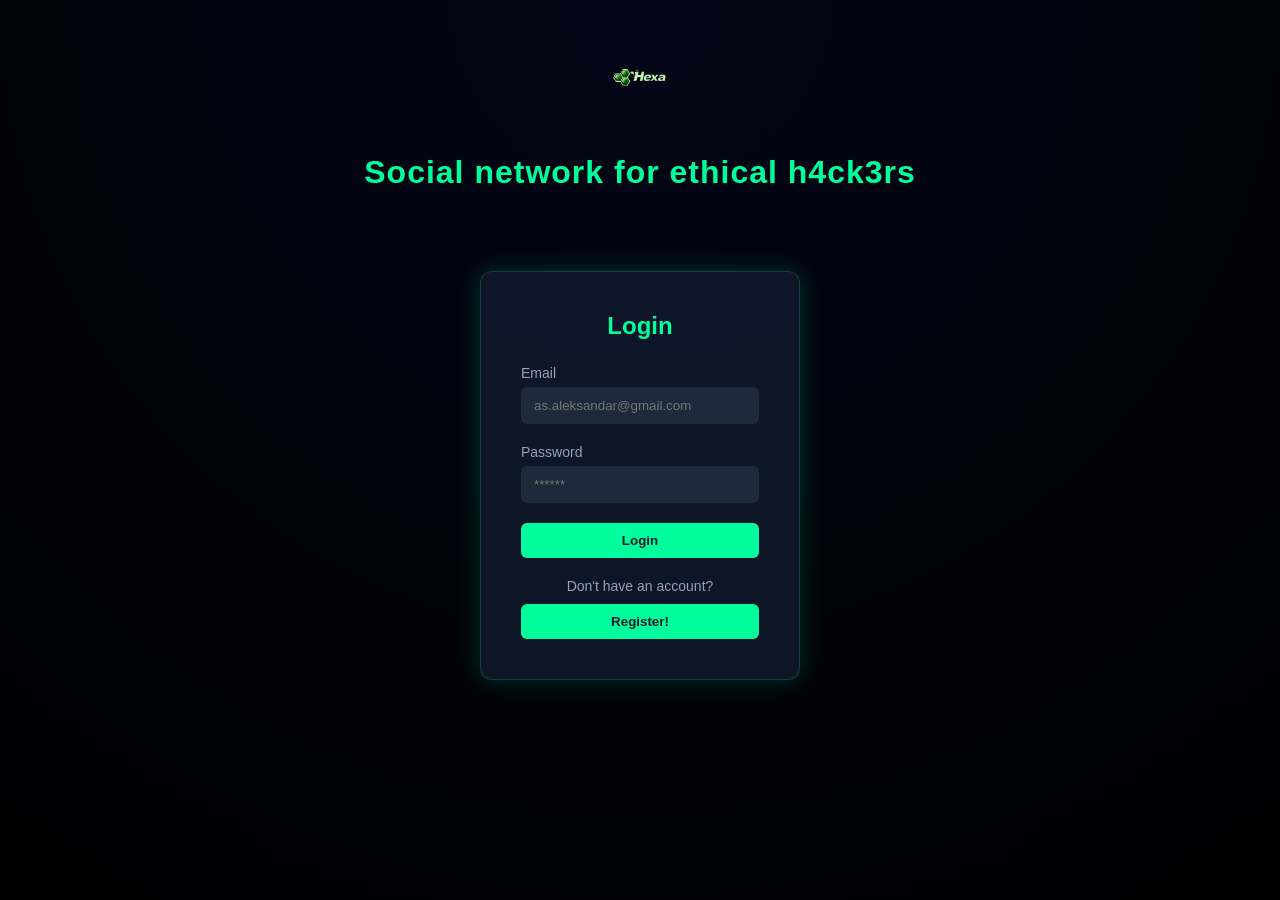
==== hexa.html @ afca6db3 "Uradjena registracija" ====
<!DOCTYPE html>
<html lang="en">
<head>
    <meta charset="UTF-8">
    <meta name="viewport" content="width=device-width, initial-scale=1.0">
    <title>Xexa</title>
</head>
<body>
    <h1>Welcome to Hexa!</h1>



    
    <script src="js/Session.js"></script>
    <script src="js/hexa.js"></script>
</body>
</html>
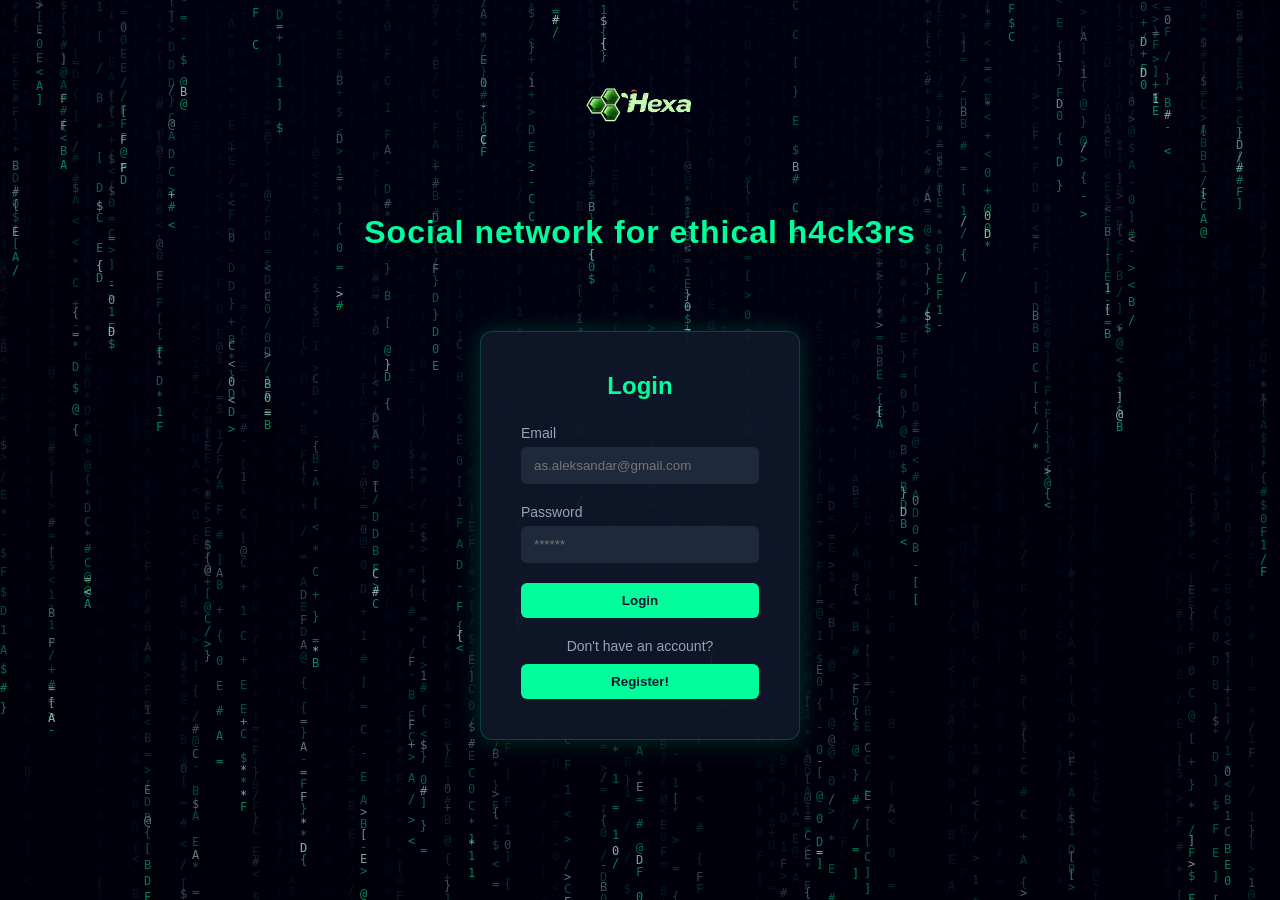
==== commit bd638a31: "Matriks kisa" ====
--- a/hexa.html
+++ b/hexa.html
@@ -3,15 +3,73 @@
 <head>
     <meta charset="UTF-8">
     <meta name="viewport" content="width=device-width, initial-scale=1.0">
-    <title>Xexa</title>
+    <link href="https://cdn.jsdelivr.net/npm/bootstrap@5.3.8/dist/css/bootstrap.min.css" rel="stylesheet" integrity="sha384-sRIl4kxILFvY47J16cr9ZwB07vP4J8+LH7qKQnuqkuIAvNWLzeN8tE5YBujZqJLB" crossorigin="anonymous">
+    <link rel="stylesheet" href="style.css">
+    <title>Hexa</title>
 </head>
-<body>
-    <h1>Welcome to Hexa!</h1>
+<body class="hexa-page">
+    <div class="container">
 
+        <div class="row">
+
+            <div class="col-md-3">
+                <div class="inner-container left-side">
+                    <img src="img/profile.png" class="profile" alt="Profile image">
+
+                    <p><b id="username">Aleks4nd4r</b></p>
+                    <p id="email">as@gmail.com</p>
+
+                    <button id="editAccount" type="button">Edit account</button>
+                    <button id="logout">Logout</button>
+                </div>
+            </div>
+
+            <div class="col-md-9">
+                <div class="inner-container right-side">
+                    <form id="postForm">
+                        <textarea id="postContent" placeholder="Write something and publish it..."></textarea>
+                        <button type="submit">Publish</button>
+                    </form>
+                    <div id="allPostsWrapper"></div>
+                </div>
+            </div>
+        </div>
+
+    </div>
+
+    <div class="custom-modal">
+        <form id="editForm">
+            <button id="closeModal" type="button">X</button>
+            <h2>Edit Account</h2>
+
+            <div>
+                <label for="korisnicko_ime">Username:</label>
+                <input id="korisnicko_ime" type="text" name="korisnicko_ime" placeholder="niko.nikolic1">
+            </div>
+
+            <div>
+                <label for="edit_email">Email address:</label>
+                <input id="edit_email" type="text" name="register_email" placeholder="niko.nikolic@mail.com">
+            </div>
+
+            <div>
+                <button>Edit</button>
+            </div>
+        </form>
+
+        <hr>
+
+        <button id="deleteProfile" type="button">Delete Profile</button>
+    </div>
+
+    
 
 
     
+    <script src="js/matrix.js"></script>
     <script src="js/Session.js"></script>
+    <script src="js/User.js"></script>
+    <script src="js/Post.js"></script>
     <script src="js/hexa.js"></script>
 </body>
-</html>+</html>
--- a/style.css
+++ b/style.css
@@ -0,0 +1,535 @@
+* {
+    margin: 0;
+    padding: 0;
+    box-sizing: border-box;
+}
+
+body {
+    font-family: Arial, sans-serif;
+    color: #ffffff;
+    padding: 50px;
+    min-height: 100vh;
+    position: relative;
+    overflow-x: hidden;
+    background: radial-gradient(circle at top, #020617, #000000);
+}
+
+body:not(.hexa-page) > h1 {
+    text-align: center;
+    margin-bottom: 80px;
+    color: #00ff9c;
+    letter-spacing: 1px;
+}
+
+.matrix-rain-canvas {
+    position: absolute;
+    top: 0;
+    left: 0;
+    width: 100%;
+    height: 100%;
+    pointer-events: none;
+    z-index: 0;
+    opacity: 0.72;
+}
+
+body > .logo,
+body > h1,
+body > .main-wrapper,
+body > .container {
+    position: relative;
+    z-index: 1;
+}
+
+.logo {
+    text-align: center;
+    margin-bottom: 40px;
+}
+
+.logo img {
+    width: 240px;
+}
+
+.main-wrapper {
+    display: flex;
+    justify-content: center;
+    align-items: center;
+}
+
+#loginForm {
+    width: 320px;
+    padding: 40px;
+    border-radius: 12px;
+    background: rgba(15, 23, 42, 0.94);
+    border: 1px solid rgba(0, 255, 150, 0.2);
+    box-shadow: 0 0 25px rgba(0, 255, 150, 0.2);
+}
+
+#loginForm h2 {
+    text-align: center;
+    margin-bottom: 25px;
+    color: #00ff9c;
+}
+
+
+
+.input-group {
+    margin-bottom: 20px;
+}
+
+.input-group label {
+    display: block;
+    margin-bottom: 6px;
+    font-size: 14px;
+    color: #94a3b8;
+}
+
+.input-group input {
+    width: 100%;
+    padding: 10px 12px;
+    border: 1px solid transparent;
+    border-radius: 6px;
+    outline: none;
+    background: #1e293b;
+    color: #ffffff;
+    transition: 0.3s;
+}
+
+.input-group input:focus {
+    border-color: #00ff9c;
+    box-shadow: 0 0 8px rgba(0, 255, 156, 0.6);
+}
+
+#loginForm button {
+    width: 100%;
+    padding: 10px 12px;
+    border: none;
+    border-radius: 6px;
+    background: #00ff9c;
+    color: #0f172a;
+    font-weight: bold;
+    cursor: pointer;
+    transition: 0.3s;
+}
+
+#loginForm button:hover {
+    background: #00cc7a;
+    box-shadow: 0 0 12px #00ff9c;
+}
+
+.no-acc-register {
+    margin-top: 20px;
+    text-align: center;
+}
+
+.no-acc-register p {
+    margin-bottom: 10px;
+    font-size: 14px;
+    color: #94a3b8;
+}
+
+#registracija {
+    width: 100%;
+}
+
+.custom-modal {
+    display: none;
+    position: fixed;
+    inset: 0;
+    z-index: 9999;
+    background: rgba(0, 0, 0, 0.82);
+    backdrop-filter: blur(6px);
+}
+
+.custom-modal.active {
+    display: flex;
+    justify-content: center;
+    align-items: center;
+}
+
+#registrationForm,
+#editForm {
+    position: relative;
+    width: 350px;
+    padding: 40px 30px 30px;
+    border-radius: 12px;
+    background: rgba(15, 23, 42, 0.97);
+    border: 1px solid rgba(0, 255, 150, 0.2);
+    box-shadow: 0 0 30px rgba(0, 255, 150, 0.25);
+}
+
+#registrationForm h2,
+#editForm h2 {
+    text-align: center;
+    margin-bottom: 25px;
+    color: #00ff9c;
+}
+
+#registrationForm div,
+#editForm div {
+    margin-bottom: 18px;
+}
+
+#registrationForm label,
+#editForm label {
+    display: block;
+    margin-bottom: 6px;
+    font-size: 14px;
+    color: #94a3b8;
+}
+
+#registrationForm input,
+#editForm input {
+    width: 100%;
+    padding: 10px 12px;
+    border: 1px solid transparent;
+    border-radius: 6px;
+    outline: none;
+    background: #1e293b;
+    color: #ffffff;
+    transition: 0.3s;
+}
+
+#registrationForm input:focus,
+#editForm input:focus {
+    border-color: #00ff9c;
+    box-shadow: 0 0 8px rgba(0, 255, 156, 0.6);
+}
+
+#registrationForm button[type="submit"],
+#registrationForm button:not(#closeModal),
+#editForm button[type="submit"],
+#editForm button:not(#closeModal) {
+    width: 100%;
+    padding: 10px 12px;
+    border: none;
+    border-radius: 6px;
+    background: #00ff9c;
+    color: #0f172a;
+    font-weight: bold;
+    cursor: pointer;
+    transition: 0.3s;
+}
+
+#registrationForm button[type="submit"]:hover,
+#registrationForm button:not(#closeModal):hover,
+#editForm button[type="submit"]:hover,
+#editForm button:not(#closeModal):hover {
+    background: #00cc7a;
+    box-shadow: 0 0 12px #00ff9c;
+}
+
+#closeModal {
+    position: absolute;
+    top: 10px;
+    right: 10px;
+    width: 34px;
+    height: 34px;
+    padding: 0;
+    display: flex;
+    justify-content: center;
+    align-items: center;
+    border: 1px solid rgba(0, 255, 150, 0.25);
+    border-radius: 50%;
+    background: rgba(30, 41, 59, 0.9);
+    color: #00ff9c;
+    font-size: 18px;
+    font-weight: bold;
+    line-height: 1;
+    cursor: pointer;
+    box-shadow: none;
+}
+
+#closeModal:hover {
+    background: #00ff9c;
+    color: #0f172a;
+    box-shadow: 0 0 10px rgba(0, 255, 156, 0.5);
+}
+
+form ul {
+    list-style: none;
+    margin-top: 6px;
+    padding-left: 2px;
+}
+
+form ul li {
+    font-size: 12px;
+    color: #ff4d4d;
+    margin-top: 3px;
+    text-shadow: 0 0 6px rgba(255, 77, 77, 0.6);
+}
+
+/* Hexa page */
+.hexa-page {
+    padding: 40px 0;
+    background: radial-gradient(circle at top, #020617, #000000);
+}
+
+.hexa-page .container {
+    max-width: 980px;
+}
+
+.hexa-page .row {
+    align-items: flex-start;
+    --bs-gutter-x: 1.5rem;
+}
+
+.hexa-page .inner-container {
+    padding: 16px;
+    border-radius: 12px;
+    border: 1px solid rgba(0, 255, 150, 0.2);
+    background: rgba(15, 23, 42, 0.94);
+    box-shadow: 0 0 25px rgba(0, 255, 150, 0.2);
+}
+
+.hexa-page .inner-container.left-side {
+    text-align: center;
+    min-height: 270px;
+}
+
+.hexa-page .inner-container.right-side {
+    min-height: 420px;
+    display: block;
+    padding: 16px;
+}
+
+.hexa-page .inner-container.right-side h1 {
+    margin: 0;
+    color: #00ff9c;
+    font-size: 52px;
+    font-weight: 400;
+    letter-spacing: 1px;
+}
+
+.hexa-page .inner-container img.profile {
+    width: 130px;
+    height: 130px;
+    object-fit: cover;
+    border-radius: 50%;
+    display: block;
+    margin: 0 auto 16px;
+    border: 4px solid #00ff9c;
+}
+
+.hexa-page .left-side p {
+    margin-bottom: 6px;
+    font-size: 22px;
+    color: #ffffff;
+}
+
+.hexa-page .left-side #email {
+    margin-bottom: 12px;
+    font-size: 16px;
+    color: #94a3b8;
+}
+
+.hexa-page .left-side button {
+    width: auto;
+    display: inline-block;
+    padding: 10px 12px;
+    margin: 6px 4px 0;
+    border: none;
+    border-radius: 6px;
+    background: #00ff9c;
+    color: #0f172a;
+    box-shadow: none;
+    font-size: 14px;
+    font-weight: 700;
+    transition: 0.3s;
+}
+
+.hexa-page .left-side button:hover {
+    background: #00cc7a;
+    box-shadow: 0 0 12px #00ff9c;
+}
+
+.hexa-page #postForm {
+    margin-bottom: 16px;
+}
+
+.hexa-page #postContent {
+    width: 100%;
+    min-height: 115px;
+    padding: 12px;
+    border: 1px solid transparent;
+    border-radius: 10px;
+    outline: none;
+    resize: vertical;
+    background: #1e293b;
+    color: #ffffff;
+    transition: 0.3s;
+}
+
+.hexa-page #postContent:focus {
+    border-color: #00ff9c;
+    box-shadow: 0 0 8px rgba(0, 255, 156, 0.55);
+}
+
+.hexa-page #postForm button {
+    margin-top: 10px;
+    padding: 9px 14px;
+    border: none;
+    border-radius: 6px;
+    background: #00ff9c;
+    color: #0f172a;
+    font-size: 14px;
+    font-weight: 700;
+    cursor: pointer;
+    transition: 0.3s;
+}
+
+.hexa-page #postForm button:hover {
+    background: #00cc7a;
+    box-shadow: 0 0 12px #00ff9c;
+}
+
+.hexa-page #allPostsWrapper {
+    margin-top: 8px;
+}
+
+.posts-empty {
+    margin: 10px 0 4px;
+    color: #94a3b8;
+    font-size: 14px;
+    text-align: center;
+}
+
+.post-card {
+    margin-bottom: 12px;
+    padding: 14px;
+    border-radius: 10px;
+    border: 1px solid rgba(0, 255, 150, 0.2);
+    background: rgba(2, 6, 23, 0.75);
+}
+
+.post-card-header {
+    display: flex;
+    justify-content: space-between;
+    gap: 8px;
+    margin-bottom: 10px;
+}
+
+.post-author {
+    margin: 0;
+    color: #00ff9c;
+    font-weight: 700;
+}
+
+.post-date {
+    margin: 0;
+    color: #94a3b8;
+    font-size: 12px;
+}
+
+.post-text {
+    margin: 0 0 12px;
+    white-space: pre-wrap;
+    word-break: break-word;
+    color: #e2e8f0;
+    line-height: 1.5;
+}
+
+.post-actions {
+    display: flex;
+    align-items: center;
+    gap: 8px;
+}
+
+.post-like-btn,
+.post-delete-btn {
+    padding: 6px 12px;
+    border: none;
+    border-radius: 6px;
+    font-size: 13px;
+    font-weight: 700;
+    cursor: pointer;
+    transition: 0.3s;
+}
+
+.post-like-btn {
+    background: #00ff9c;
+    color: #0f172a;
+}
+
+.post-like-btn:hover {
+    background: #00cc7a;
+    box-shadow: 0 0 10px #00ff9c;
+}
+
+.post-like-btn:disabled,
+.post-like-btn.liked {
+    background: rgba(100, 116, 139, 0.35);
+    color: #cbd5e1;
+    box-shadow: none;
+}
+
+.post-like-btn.liked {
+    cursor: pointer;
+}
+
+.post-like-btn:disabled:hover,
+.post-like-btn.liked:hover {
+    background: rgba(100, 116, 139, 0.35);
+    box-shadow: none;
+}
+
+.post-like-btn:disabled {
+    cursor: not-allowed;
+}
+
+.post-delete-btn {
+    background: rgba(127, 29, 29, 0.45);
+    color: #fecaca;
+    border: 1px solid rgba(255, 77, 77, 0.45);
+}
+
+.post-delete-btn:hover {
+    background: rgba(153, 27, 27, 0.62);
+}
+
+.post-like-count {
+    margin-left: 4px;
+}
+
+.hexa-page .custom-modal {
+    flex-direction: column;
+}
+
+.hexa-page #deleteProfile {
+    width: 350px;
+    margin-top: 14px;
+    padding: 10px 12px;
+    border: 1px solid rgba(255, 77, 77, 0.45);
+    border-radius: 6px;
+    background: rgba(127, 29, 29, 0.45);
+    color: #fecaca;
+    font-weight: 700;
+    cursor: pointer;
+}
+
+.hexa-page .custom-modal hr {
+    width: 350px;
+    margin: 14px 0 0;
+    border-color: rgba(148, 163, 184, 0.25);
+}
+
+@media (max-width: 767.98px) {
+    .hexa-page .container {
+        padding: 0 18px;
+    }
+
+    .hexa-page .col-md-3 {
+        margin-bottom: 16px;
+    }
+
+    .hexa-page .inner-container.right-side h1 {
+        font-size: 36px;
+    }
+
+    .hexa-page .left-side p {
+        font-size: 20px;
+    }
+
+    .hexa-page .left-side #email {
+        font-size: 16px;
+    }
+}
